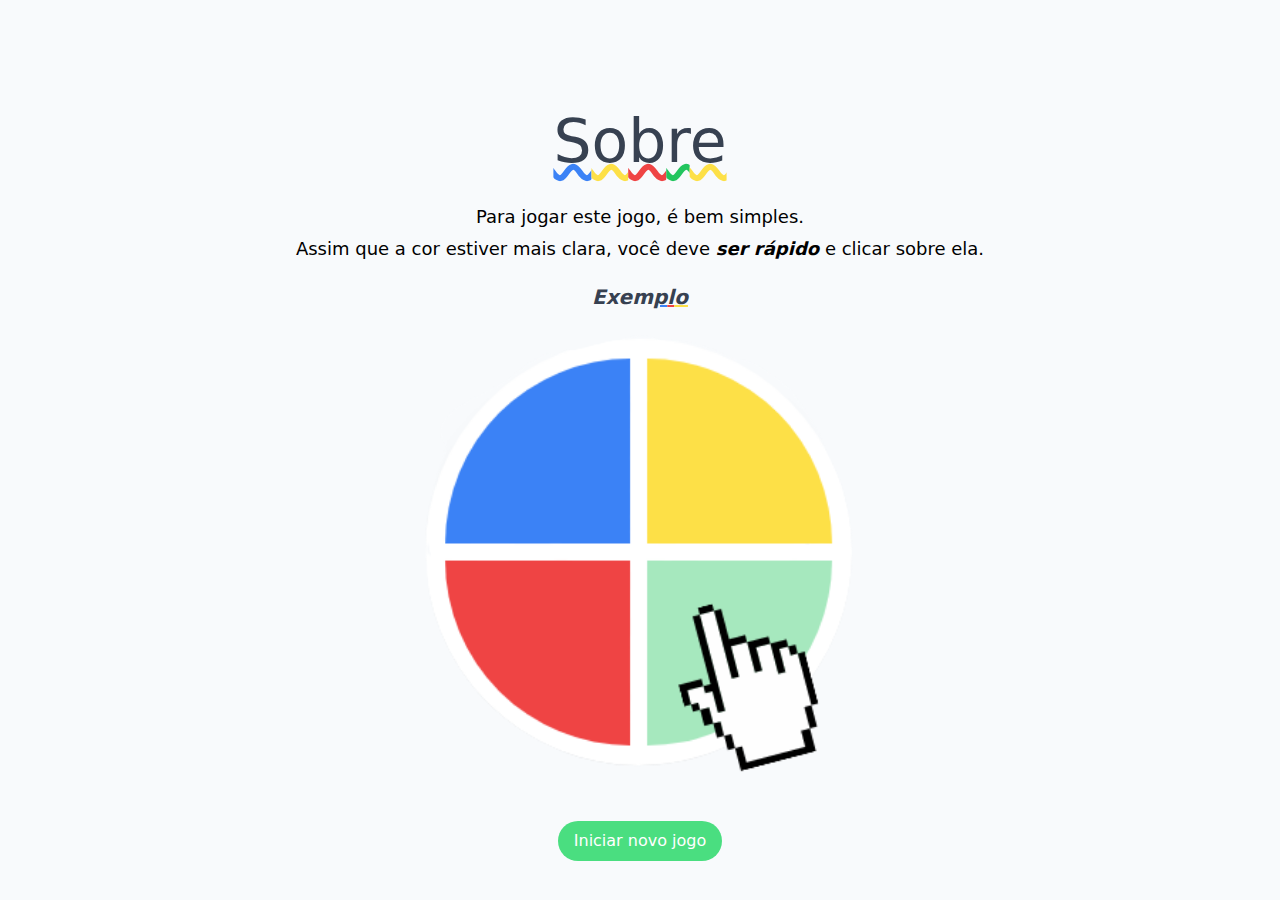
==== pages/about.html @ 35e16182 "v1" ====
<!DOCTYPE html>
<html lang="pt-br">

<head>
    <meta charset="UTF-8">
    <meta http-equiv="X-UA-Compatible" content="IE=edge">
    <meta name="viewport" content="width=device-width, initial-scale=1.0">
    <link rel="stylesheet" href="../assets/styles/style.css">
    <title>Game | Genesis</title>
</head>

<body id="about">
    <main class="main-game">
        <section class="m-10">
            <span class="area-titulo">
                <span class="wavy1">S</span><span class="wavy2">o</span><span class="wavy3">b</span><span
                    class="wavy4">r</span><span class="wavy2">e</span>
            </span>
            <p class="area-texto">
                <span class="text-center mb-2 sm:mb-1">Para jogar este jogo, é bem simples.</span>
                <span>Assim que a cor estiver mais clara, você deve <span class="italic font-bold">ser rápido</span> e
                    clicar sobre ela.</span>
            </p>
            <div class="area-exemplo">
                <h2 class="font-semibold italic text-lg sm:text-xl text-gray-700 mb-3">Exem<span
                        class="underline-half-1">p</span><span class="underline-half-2">l</span><span
                        class="underline-half-3">o</span></h2>
                <img class="w-4/6" src="../assets/imgs/exemplo.png"
                    alt="Imagem com um ponteiro sobre à área que clareou">
            </div>

        </section>
        <section class="">
            <a href="game.html">
                <button class="btn btn-green">Iniciar novo jogo</button>
            </a>
        </section>
    </main>
</body>

</html>
---- assets/styles/style.css ----
/*
! tailwindcss v3.0.22 | MIT License | https://tailwindcss.com
*/

/*
1. Prevent padding and border from affecting element width. (https://github.com/mozdevs/cssremedy/issues/4)
2. Allow adding a border to an element by just adding a border-width. (https://github.com/tailwindcss/tailwindcss/pull/116)
*/

*,
::before,
::after {
  box-sizing: border-box;
  /* 1 */
  border-width: 0;
  /* 2 */
  border-style: solid;
  /* 2 */
  border-color: #e5e7eb;
  /* 2 */
}

::before,
::after {
  --tw-content: '';
}

/*
1. Use a consistent sensible line-height in all browsers.
2. Prevent adjustments of font size after orientation changes in iOS.
3. Use a more readable tab size.
4. Use the user's configured `sans` font-family by default.
*/

html {
  line-height: 1.5;
  /* 1 */
  -webkit-text-size-adjust: 100%;
  /* 2 */
  -moz-tab-size: 4;
  /* 3 */
  -o-tab-size: 4;
     tab-size: 4;
  /* 3 */
  font-family: ui-sans-serif, system-ui, -apple-system, BlinkMacSystemFont, "Segoe UI", Roboto, "Helvetica Neue", Arial, "Noto Sans", sans-serif, "Apple Color Emoji", "Segoe UI Emoji", "Segoe UI Symbol", "Noto Color Emoji";
  /* 4 */
}

/*
1. Remove the margin in all browsers.
2. Inherit line-height from `html` so users can set them as a class directly on the `html` element.
*/

body {
  margin: 0;
  /* 1 */
  line-height: inherit;
  /* 2 */
}

/*
1. Add the correct height in Firefox.
2. Correct the inheritance of border color in Firefox. (https://bugzilla.mozilla.org/show_bug.cgi?id=190655)
3. Ensure horizontal rules are visible by default.
*/

hr {
  height: 0;
  /* 1 */
  color: inherit;
  /* 2 */
  border-top-width: 1px;
  /* 3 */
}

/*
Add the correct text decoration in Chrome, Edge, and Safari.
*/

abbr:where([title]) {
  -webkit-text-decoration: underline dotted;
          text-decoration: underline dotted;
}

/*
Remove the default font size and weight for headings.
*/

h1,
h2,
h3,
h4,
h5,
h6 {
  font-size: inherit;
  font-weight: inherit;
}

/*
Reset links to optimize for opt-in styling instead of opt-out.
*/

a {
  color: inherit;
  text-decoration: inherit;
}

/*
Add the correct font weight in Edge and Safari.
*/

b,
strong {
  font-weight: bolder;
}

/*
1. Use the user's configured `mono` font family by default.
2. Correct the odd `em` font sizing in all browsers.
*/

code,
kbd,
samp,
pre {
  font-family: ui-monospace, SFMono-Regular, Menlo, Monaco, Consolas, "Liberation Mono", "Courier New", monospace;
  /* 1 */
  font-size: 1em;
  /* 2 */
}

/*
Add the correct font size in all browsers.
*/

small {
  font-size: 80%;
}

/*
Prevent `sub` and `sup` elements from affecting the line height in all browsers.
*/

sub,
sup {
  font-size: 75%;
  line-height: 0;
  position: relative;
  vertical-align: baseline;
}

sub {
  bottom: -0.25em;
}

sup {
  top: -0.5em;
}

/*
1. Remove text indentation from table contents in Chrome and Safari. (https://bugs.chromium.org/p/chromium/issues/detail?id=999088, https://bugs.webkit.org/show_bug.cgi?id=201297)
2. Correct table border color inheritance in all Chrome and Safari. (https://bugs.chromium.org/p/chromium/issues/detail?id=935729, https://bugs.webkit.org/show_bug.cgi?id=195016)
3. Remove gaps between table borders by default.
*/

table {
  text-indent: 0;
  /* 1 */
  border-color: inherit;
  /* 2 */
  border-collapse: collapse;
  /* 3 */
}

/*
1. Change the font styles in all browsers.
2. Remove the margin in Firefox and Safari.
3. Remove default padding in all browsers.
*/

button,
input,
optgroup,
select,
textarea {
  font-family: inherit;
  /* 1 */
  font-size: 100%;
  /* 1 */
  line-height: inherit;
  /* 1 */
  color: inherit;
  /* 1 */
  margin: 0;
  /* 2 */
  padding: 0;
  /* 3 */
}

/*
Remove the inheritance of text transform in Edge and Firefox.
*/

button,
select {
  text-transform: none;
}

/*
1. Correct the inability to style clickable types in iOS and Safari.
2. Remove default button styles.
*/

button,
[type='button'],
[type='reset'],
[type='submit'] {
  -webkit-appearance: button;
  /* 1 */
  background-color: transparent;
  /* 2 */
  background-image: none;
  /* 2 */
}

/*
Use the modern Firefox focus style for all focusable elements.
*/

:-moz-focusring {
  outline: auto;
}

/*
Remove the additional `:invalid` styles in Firefox. (https://github.com/mozilla/gecko-dev/blob/2f9eacd9d3d995c937b4251a5557d95d494c9be1/layout/style/res/forms.css#L728-L737)
*/

:-moz-ui-invalid {
  box-shadow: none;
}

/*
Add the correct vertical alignment in Chrome and Firefox.
*/

progress {
  vertical-align: baseline;
}

/*
Correct the cursor style of increment and decrement buttons in Safari.
*/

::-webkit-inner-spin-button,
::-webkit-outer-spin-button {
  height: auto;
}

/*
1. Correct the odd appearance in Chrome and Safari.
2. Correct the outline style in Safari.
*/

[type='search'] {
  -webkit-appearance: textfield;
  /* 1 */
  outline-offset: -2px;
  /* 2 */
}

/*
Remove the inner padding in Chrome and Safari on macOS.
*/

::-webkit-search-decoration {
  -webkit-appearance: none;
}

/*
1. Correct the inability to style clickable types in iOS and Safari.
2. Change font properties to `inherit` in Safari.
*/

::-webkit-file-upload-button {
  -webkit-appearance: button;
  /* 1 */
  font: inherit;
  /* 2 */
}

/*
Add the correct display in Chrome and Safari.
*/

summary {
  display: list-item;
}

/*
Removes the default spacing and border for appropriate elements.
*/

blockquote,
dl,
dd,
h1,
h2,
h3,
h4,
h5,
h6,
hr,
figure,
p,
pre {
  margin: 0;
}

fieldset {
  margin: 0;
  padding: 0;
}

legend {
  padding: 0;
}

ol,
ul,
menu {
  list-style: none;
  margin: 0;
  padding: 0;
}

/*
Prevent resizing textareas horizontally by default.
*/

textarea {
  resize: vertical;
}

/*
1. Reset the default placeholder opacity in Firefox. (https://github.com/tailwindlabs/tailwindcss/issues/3300)
2. Set the default placeholder color to the user's configured gray 400 color.
*/

input::-moz-placeholder, textarea::-moz-placeholder {
  opacity: 1;
  /* 1 */
  color: #9ca3af;
  /* 2 */
}

input:-ms-input-placeholder, textarea:-ms-input-placeholder {
  opacity: 1;
  /* 1 */
  color: #9ca3af;
  /* 2 */
}

input::placeholder,
textarea::placeholder {
  opacity: 1;
  /* 1 */
  color: #9ca3af;
  /* 2 */
}

/*
Set the default cursor for buttons.
*/

button,
[role="button"] {
  cursor: pointer;
}

/*
Make sure disabled buttons don't get the pointer cursor.
*/

:disabled {
  cursor: default;
}

/*
1. Make replaced elements `display: block` by default. (https://github.com/mozdevs/cssremedy/issues/14)
2. Add `vertical-align: middle` to align replaced elements more sensibly by default. (https://github.com/jensimmons/cssremedy/issues/14#issuecomment-634934210)
   This can trigger a poorly considered lint error in some tools but is included by design.
*/

img,
svg,
video,
canvas,
audio,
iframe,
embed,
object {
  display: block;
  /* 1 */
  vertical-align: middle;
  /* 2 */
}

/*
Constrain images and videos to the parent width and preserve their intrinsic aspect ratio. (https://github.com/mozdevs/cssremedy/issues/14)
*/

img,
video {
  max-width: 100%;
  height: auto;
}

/*
Ensure the default browser behavior of the `hidden` attribute.
*/

[hidden] {
  display: none;
}

*, ::before, ::after {
  --tw-translate-x: 0;
  --tw-translate-y: 0;
  --tw-rotate: 0;
  --tw-skew-x: 0;
  --tw-skew-y: 0;
  --tw-scale-x: 1;
  --tw-scale-y: 1;
  --tw-pan-x:  ;
  --tw-pan-y:  ;
  --tw-pinch-zoom:  ;
  --tw-scroll-snap-strictness: proximity;
  --tw-ordinal:  ;
  --tw-slashed-zero:  ;
  --tw-numeric-figure:  ;
  --tw-numeric-spacing:  ;
  --tw-numeric-fraction:  ;
  --tw-ring-inset:  ;
  --tw-ring-offset-width: 0px;
  --tw-ring-offset-color: #fff;
  --tw-ring-color: rgb(59 130 246 / 0.5);
  --tw-ring-offset-shadow: 0 0 #0000;
  --tw-ring-shadow: 0 0 #0000;
  --tw-shadow: 0 0 #0000;
  --tw-shadow-colored: 0 0 #0000;
  --tw-blur:  ;
  --tw-brightness:  ;
  --tw-contrast:  ;
  --tw-grayscale:  ;
  --tw-hue-rotate:  ;
  --tw-invert:  ;
  --tw-saturate:  ;
  --tw-sepia:  ;
  --tw-drop-shadow:  ;
  --tw-backdrop-blur:  ;
  --tw-backdrop-brightness:  ;
  --tw-backdrop-contrast:  ;
  --tw-backdrop-grayscale:  ;
  --tw-backdrop-hue-rotate:  ;
  --tw-backdrop-invert:  ;
  --tw-backdrop-opacity:  ;
  --tw-backdrop-saturate:  ;
  --tw-backdrop-sepia:  ;
}

.m-10 {
  margin: 2.5rem;
}

.mb-2 {
  margin-bottom: 0.5rem;
}

.mb-3 {
  margin-bottom: 0.75rem;
}

.mb-6 {
  margin-bottom: 1.5rem;
}

.mt-3 {
  margin-top: 0.75rem;
}

.mt-4 {
  margin-top: 1rem;
}

.block {
  display: block;
}

.w-4\/6 {
  width: 66.666667%;
}

.bg-indigo-400 {
  --tw-bg-opacity: 1;
  background-color: rgb(129 140 248 / var(--tw-bg-opacity));
}

.text-center {
  text-align: center;
}

.text-lg {
  font-size: 1.125rem;
  line-height: 1.75rem;
}

.font-bold {
  font-weight: 700;
}

.font-semibold {
  font-weight: 600;
}

.italic {
  font-style: italic;
}

.text-white {
  --tw-text-opacity: 1;
  color: rgb(255 255 255 / var(--tw-text-opacity));
}

.text-gray-700 {
  --tw-text-opacity: 1;
  color: rgb(55 65 81 / var(--tw-text-opacity));
}

.main-game {
  display: flex;
  min-height: 100vh;
  width: 100vw;
  flex-direction: column;
  align-items: center;
  justify-content: center;
  --tw-bg-opacity: 1;
  background-color: rgb(248 250 252 / var(--tw-bg-opacity));
}

.header {
  position: relative;
  margin-bottom: 2.5rem;
}

@media (min-width: 640px) {
  .header {
    margin-bottom: 3rem;
  }
}

body#game h1 {
  font-size: 1.5rem;
  line-height: 2rem;
  font-weight: 700;
  --tw-text-opacity: 1;
  color: rgb(75 85 99 / var(--tw-text-opacity));
}

@media (min-width: 640px) {
  body#game h1 {
    font-size: 3.75rem;
    line-height: 1;
  }
}

body#home h1 {
  font-size: 3.75rem;
  line-height: 1;
  font-weight: 700;
  --tw-text-opacity: 1;
  color: rgb(75 85 99 / var(--tw-text-opacity));
}

@media (min-width: 640px) {
  body#home h1 {
    font-size: 6rem;
    line-height: 1;
  }
}

.subtitulo-home {
  position: absolute;
  bottom: -1rem;
  right: 0.25rem;
  font-size: 0.875rem;
  line-height: 1.25rem;
  font-style: italic;
}

@media (min-width: 640px) {
  .subtitulo-home {
    right: 0.5rem;
  }

  .subtitulo-home {
    bottom: -1.25rem;
  }

  .subtitulo-home {
    font-size: 1.25rem;
    line-height: 1.75rem;
  }
}

.area-titulo {
  margin-top: 1rem;
  margin-bottom: 1rem;
  display: block;
  text-align: center;
  font-size: 1.875rem;
  line-height: 2.25rem;
  --tw-text-opacity: 1;
  color: rgb(55 65 81 / var(--tw-text-opacity));
}

@media (min-width: 640px) {
  .area-titulo {
    margin-top: 2rem;
    margin-bottom: 2rem;
  }

  .area-titulo {
    font-size: 3.75rem;
    line-height: 1;
  }
}

.area-texto {
  display: flex;
  flex-direction: column;
  text-align: justify;
}

@media (min-width: 640px) {
  .area-texto {
    font-size: 1.125rem;
    line-height: 1.75rem;
  }
}

.area-exemplo {
  margin-top: 0.75rem;
  display: flex;
  flex-direction: column;
  align-items: center;
}

@media (min-width: 640px) {
  .area-exemplo {
    margin-top: 1.25rem;
  }
}

.underline-half-1 {
  -webkit-text-decoration: underline rgb(59 130 246);
          text-decoration: underline rgb(59 130 246);
}

.underline-half-2 {
  -webkit-text-decoration: underline rgb(239 68 68);
          text-decoration: underline rgb(239 68 68);
}

.underline-half-3 {
  -webkit-text-decoration: underline rgb(253 224 71);
          text-decoration: underline rgb(253 224 71);
}

.wavy1 {
  -webkit-text-decoration: underline wavy rgb(59 130 246);
          text-decoration: underline wavy rgb(59 130 246);
}

.wavy2 {
  -webkit-text-decoration: underline wavy rgb(253 224 71);
          text-decoration: underline wavy rgb(253 224 71);
}

.wavy3 {
  -webkit-text-decoration: underline wavy rgb(239 68 68);
          text-decoration: underline wavy rgb(239 68 68);
}

.wavy4 {
  -webkit-text-decoration: underline wavy rgb(34 197 94);
          text-decoration: underline wavy rgb(34 197 94);
}

.genius {
  display: grid;
  grid-template-columns: repeat(2, minmax(0, 1fr));
  gap: 0.75rem;
  border-radius: 9999px;
  border-width: 2px;
  --tw-border-opacity: 1;
  border-color: rgb(255 255 255 / var(--tw-border-opacity));
  --tw-bg-opacity: 1;
  background-color: rgb(255 255 255 / var(--tw-bg-opacity));
  padding: 0.75rem;
  --tw-shadow: 0 20px 25px -5px rgb(0 0 0 / 0.1), 0 8px 10px -6px rgb(0 0 0 / 0.1);
  --tw-shadow-colored: 0 20px 25px -5px var(--tw-shadow-color), 0 8px 10px -6px var(--tw-shadow-color);
  box-shadow: var(--tw-ring-offset-shadow, 0 0 #0000), var(--tw-ring-shadow, 0 0 #0000), var(--tw-shadow);
  width: 300px;
  height: 300px;
}

@media(min-width: 640px) {
  .genius {
    width: 700px;
    height: 700px;
  }
}

.blue {
  border-top-left-radius: 9999px;
  --tw-bg-opacity: 1;
  background-color: rgb(59 130 246 / var(--tw-bg-opacity));
}

.yellow {
  border-top-right-radius: 9999px;
  --tw-bg-opacity: 1;
  background-color: rgb(253 224 71 / var(--tw-bg-opacity));
}

.red {
  border-bottom-left-radius: 9999px;
  --tw-bg-opacity: 1;
  background-color: rgb(239 68 68 / var(--tw-bg-opacity));
}

.green {
  border-bottom-right-radius: 9999px;
  --tw-bg-opacity: 1;
  background-color: rgb(34 197 94 / var(--tw-bg-opacity));
}

.selected {
  opacity: 0.4;
}

.bloquearEventoMouse {
  pointer-events: none;
}

.desbloquearEventoMouse {
  pointer-events: auto;
}

.btn {
  border-radius: 9999px;
  padding-left: 1rem;
  padding-right: 1rem;
  padding-top: 0.5rem;
  padding-bottom: 0.5rem;
  outline: 2px solid transparent;
  outline-offset: 2px;
}

.btn-green {
  --tw-bg-opacity: 1;
  background-color: rgb(74 222 128 / var(--tw-bg-opacity));
  --tw-text-opacity: 1;
  color: rgb(255 255 255 / var(--tw-text-opacity));
}

.btn-green:hover {
  --tw-bg-opacity: 1;
  background-color: rgb(34 197 94 / var(--tw-bg-opacity));
}

.hover\:bg-indigo-500:hover {
  --tw-bg-opacity: 1;
  background-color: rgb(99 102 241 / var(--tw-bg-opacity));
}

@media (min-width: 640px) {
  .sm\:mb-1 {
    margin-bottom: 0.25rem;
  }

  .sm\:mb-10 {
    margin-bottom: 2.5rem;
  }

  .sm\:mt-6 {
    margin-top: 1.5rem;
  }

  .sm\:text-xl {
    font-size: 1.25rem;
    line-height: 1.75rem;
  }

  .sm\:text-lg {
    font-size: 1.125rem;
    line-height: 1.75rem;
  }
}
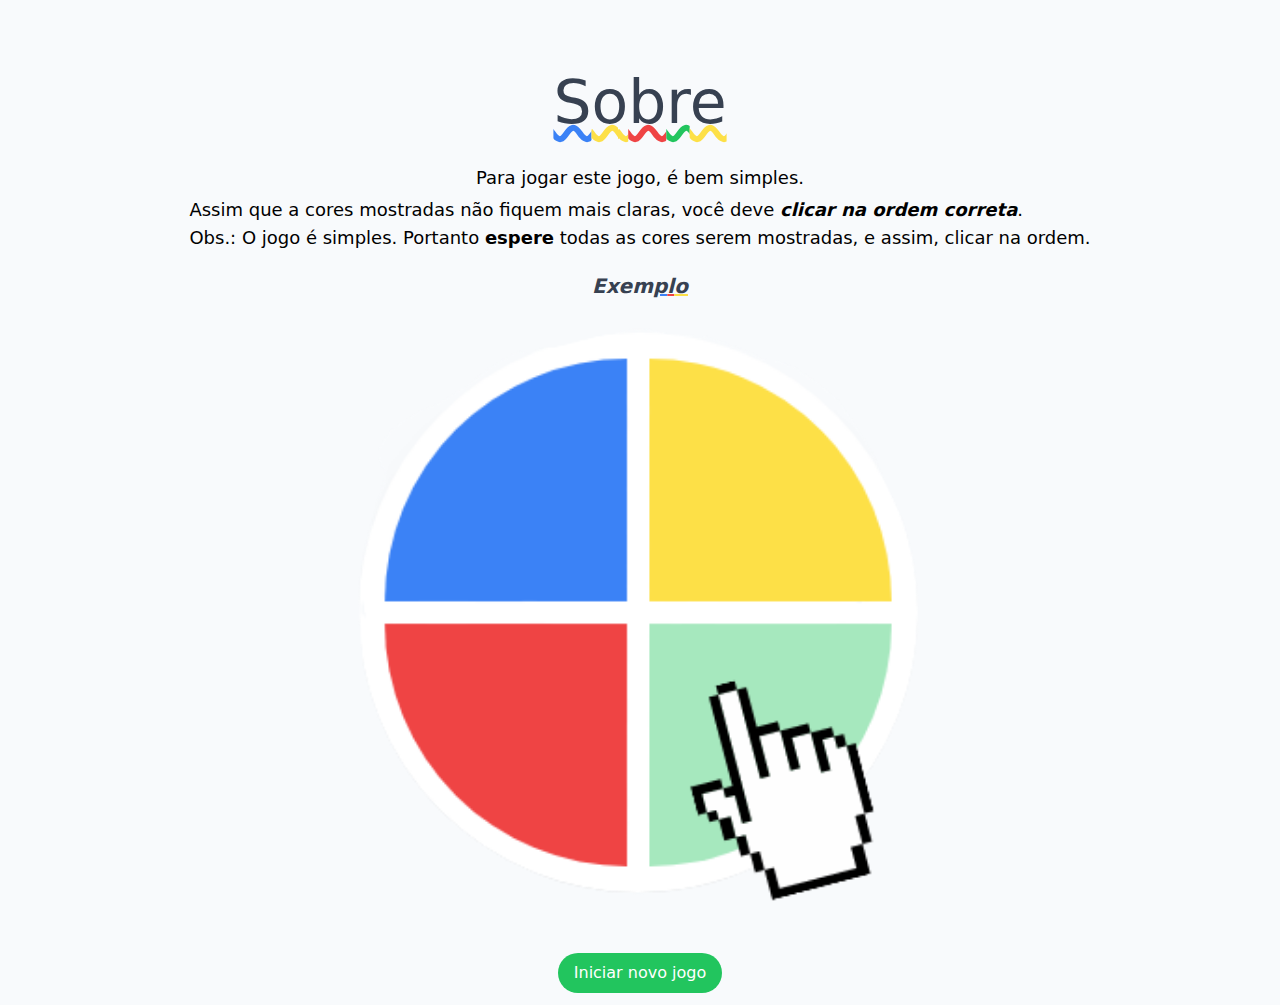
==== commit 8b535943: "v2" ====
--- a/pages/about.html
+++ b/pages/about.html
@@ -18,8 +18,9 @@
             </span>
             <p class="area-texto">
                 <span class="text-center mb-2 sm:mb-1">Para jogar este jogo, é bem simples.</span>
-                <span>Assim que a cor estiver mais clara, você deve <span class="italic font-bold">ser rápido</span> e
-                    clicar sobre ela.</span>
+                <span>Assim que a cores mostradas não fiquem mais claras, você deve <span class="italic font-bold">clicar na ordem correta</span>.<br>
+                Obs.: O jogo é simples. Portanto <span class="font-bold">espere</span> todas as cores serem mostradas, e assim, clicar na ordem.
+            </span>
             </p>
             <div class="area-exemplo">
                 <h2 class="font-semibold italic text-lg sm:text-xl text-gray-700 mb-3">Exem<span
@@ -30,7 +31,7 @@
             </div>
 
         </section>
-        <section class="">
+        <section class="mb-3">
             <a href="game.html">
                 <button class="btn btn-green">Iniciar novo jogo</button>
             </a>
--- a/assets/styles/style.css
+++ b/assets/styles/style.css
@@ -480,29 +480,12 @@
   margin-bottom: 0.75rem;
 }
 
-.mb-6 {
-  margin-bottom: 1.5rem;
-}
-
-.mt-3 {
-  margin-top: 0.75rem;
-}
-
 .mt-4 {
   margin-top: 1rem;
 }
 
-.block {
-  display: block;
-}
-
 .w-4\/6 {
   width: 66.666667%;
-}
-
-.bg-indigo-400 {
-  --tw-bg-opacity: 1;
-  background-color: rgb(129 140 248 / var(--tw-bg-opacity));
 }
 
 .text-center {
@@ -524,11 +507,6 @@
 
 .italic {
   font-style: italic;
-}
-
-.text-white {
-  --tw-text-opacity: 1;
-  color: rgb(255 255 255 / var(--tw-text-opacity));
 }
 
 .text-gray-700 {
@@ -749,39 +727,66 @@
   opacity: 0.4;
 }
 
-.bloquearEventoMouse {
-  pointer-events: none;
-}
-
-.desbloquearEventoMouse {
-  pointer-events: auto;
-}
-
 .btn {
   border-radius: 9999px;
   padding-left: 1rem;
   padding-right: 1rem;
   padding-top: 0.5rem;
   padding-bottom: 0.5rem;
+  --tw-text-opacity: 1;
+  color: rgb(255 255 255 / var(--tw-text-opacity));
   outline: 2px solid transparent;
   outline-offset: 2px;
 }
 
 .btn-green {
   --tw-bg-opacity: 1;
-  background-color: rgb(74 222 128 / var(--tw-bg-opacity));
-  --tw-text-opacity: 1;
-  color: rgb(255 255 255 / var(--tw-text-opacity));
+  background-color: rgb(34 197 94 / var(--tw-bg-opacity));
 }
 
 .btn-green:hover {
   --tw-bg-opacity: 1;
-  background-color: rgb(34 197 94 / var(--tw-bg-opacity));
-}
-
-.hover\:bg-indigo-500:hover {
+  background-color: rgb(22 163 74 / var(--tw-bg-opacity));
+}
+
+.btn-green:focus {
+  outline: 2px solid transparent;
+  outline-offset: 2px;
+  --tw-ring-offset-shadow: var(--tw-ring-inset) 0 0 0 var(--tw-ring-offset-width) var(--tw-ring-offset-color);
+  --tw-ring-shadow: var(--tw-ring-inset) 0 0 0 calc(3px + var(--tw-ring-offset-width)) var(--tw-ring-color);
+  box-shadow: var(--tw-ring-offset-shadow), var(--tw-ring-shadow), var(--tw-shadow, 0 0 #0000);
+  --tw-ring-opacity: 1;
+  --tw-ring-color: rgb(34 197 94 / var(--tw-ring-opacity));
+}
+
+.btn-green:active {
+  --tw-bg-opacity: 1;
+  background-color: rgb(21 128 61 / var(--tw-bg-opacity));
+}
+
+.btn-indigo {
   --tw-bg-opacity: 1;
   background-color: rgb(99 102 241 / var(--tw-bg-opacity));
+}
+
+.btn-indigo:hover {
+  --tw-bg-opacity: 1;
+  background-color: rgb(79 70 229 / var(--tw-bg-opacity));
+}
+
+.btn-indigo:focus {
+  outline: 2px solid transparent;
+  outline-offset: 2px;
+  --tw-ring-offset-shadow: var(--tw-ring-inset) 0 0 0 var(--tw-ring-offset-width) var(--tw-ring-offset-color);
+  --tw-ring-shadow: var(--tw-ring-inset) 0 0 0 calc(3px + var(--tw-ring-offset-width)) var(--tw-ring-color);
+  box-shadow: var(--tw-ring-offset-shadow), var(--tw-ring-shadow), var(--tw-shadow, 0 0 #0000);
+  --tw-ring-opacity: 1;
+  --tw-ring-color: rgb(129 140 248 / var(--tw-ring-opacity));
+}
+
+.btn-indigo:active {
+  --tw-bg-opacity: 1;
+  background-color: rgb(67 56 202 / var(--tw-bg-opacity));
 }
 
 @media (min-width: 640px) {
@@ -789,10 +794,6 @@
     margin-bottom: 0.25rem;
   }
 
-  .sm\:mb-10 {
-    margin-bottom: 2.5rem;
-  }
-
   .sm\:mt-6 {
     margin-top: 1.5rem;
   }
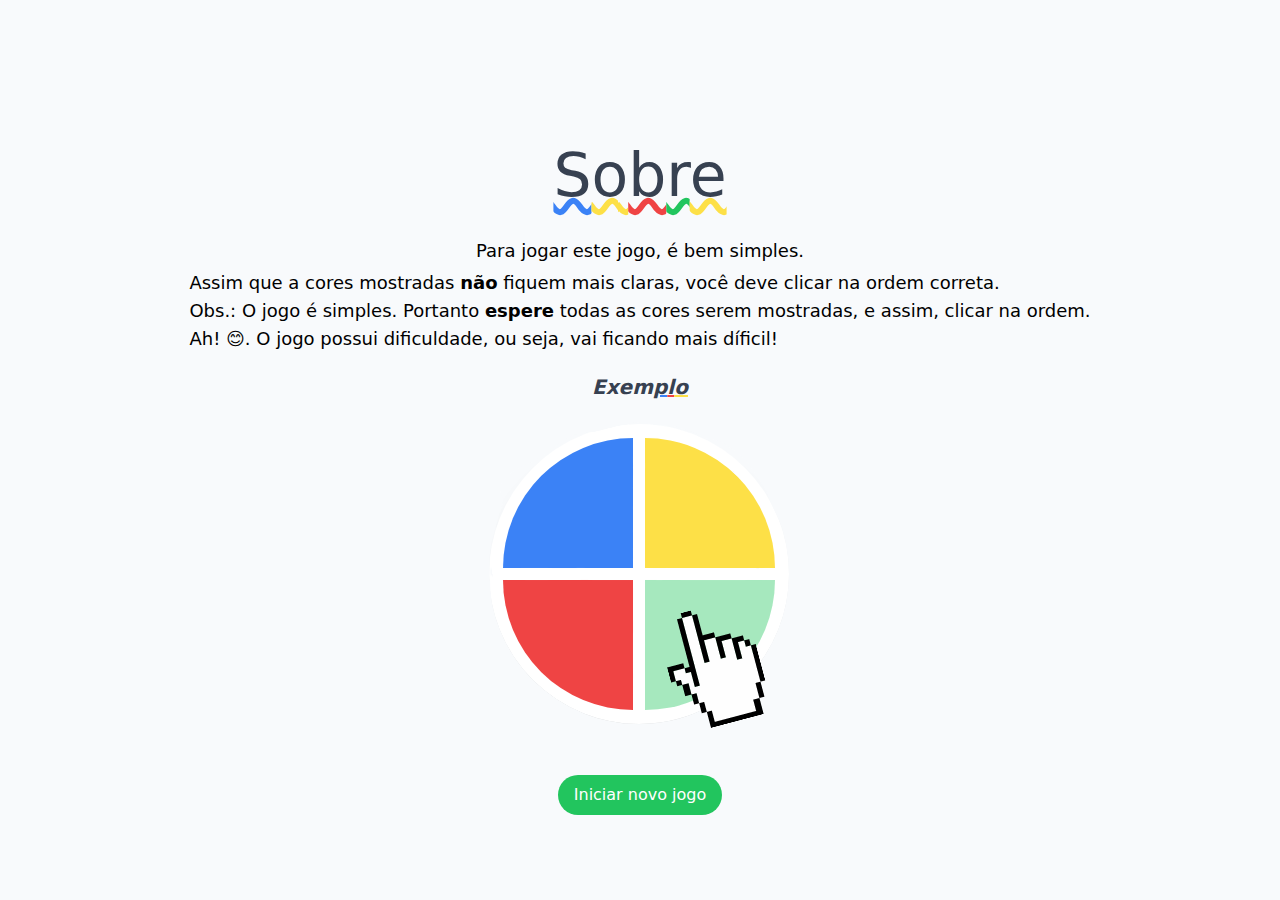
==== commit bea10316: "Update about.html" ====
--- a/pages/about.html
+++ b/pages/about.html
@@ -18,16 +18,17 @@
             </span>
             <p class="area-texto">
                 <span class="text-center mb-2 sm:mb-1">Para jogar este jogo, é bem simples.</span>
-                <span>Assim que a cores mostradas não fiquem mais claras, você deve <span class="italic font-bold">clicar na ordem correta</span>.<br>
-                Obs.: O jogo é simples. Portanto <span class="font-bold">espere</span> todas as cores serem mostradas, e assim, clicar na ordem.
-            </span>
+                <span>Assim que a cores mostradas <span class="font-bold">não</span> fiquem mais claras, você deve clicar na ordem correta.<br>
+                    Obs.: O jogo é simples. Portanto <span class="font-bold">espere</span> todas as cores serem
+                    mostradas, e assim, clicar na ordem.<br>
+                    Ah! 😊. O jogo possui dificuldade, ou seja, vai ficando mais díficil!
+                </span>
             </p>
             <div class="area-exemplo">
                 <h2 class="font-semibold italic text-lg sm:text-xl text-gray-700 mb-3">Exem<span
                         class="underline-half-1">p</span><span class="underline-half-2">l</span><span
                         class="underline-half-3">o</span></h2>
-                <img class="w-4/6" src="../assets/imgs/exemplo.png"
-                    alt="Imagem com um ponteiro sobre à área que clareou">
+                <img src="../assets/imgs/exemplo.png" alt="Imagem com um ponteiro sobre à área que clareou">
             </div>
 
         </section>
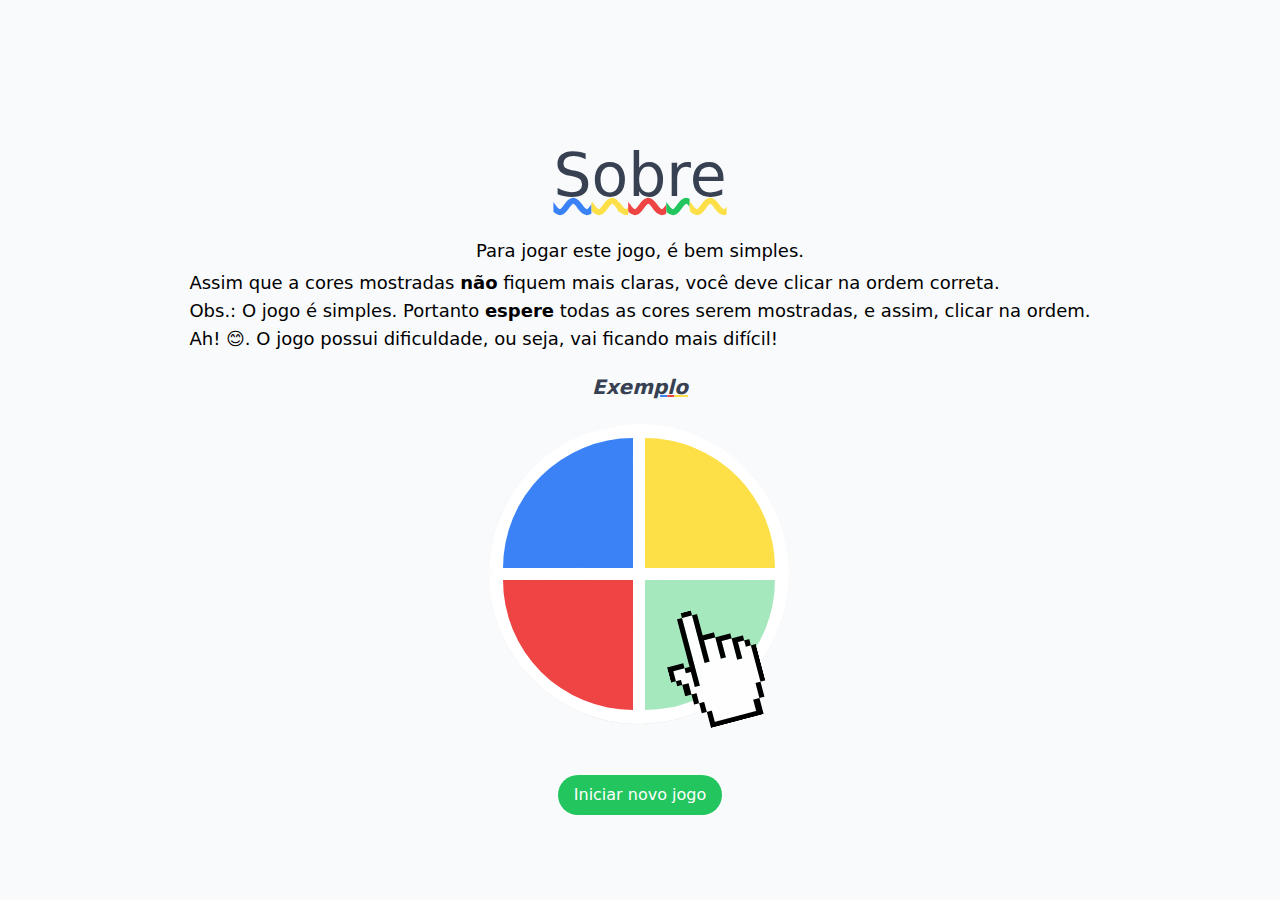
==== commit 97e797c0: "Update about.html" ====
--- a/pages/about.html
+++ b/pages/about.html
@@ -21,7 +21,7 @@
                 <span>Assim que a cores mostradas <span class="font-bold">não</span> fiquem mais claras, você deve clicar na ordem correta.<br>
                     Obs.: O jogo é simples. Portanto <span class="font-bold">espere</span> todas as cores serem
                     mostradas, e assim, clicar na ordem.<br>
-                    Ah! 😊. O jogo possui dificuldade, ou seja, vai ficando mais díficil!
+                    Ah! 😊. O jogo possui dificuldade, ou seja, vai ficando mais difícil!
                 </span>
             </p>
             <div class="area-exemplo">
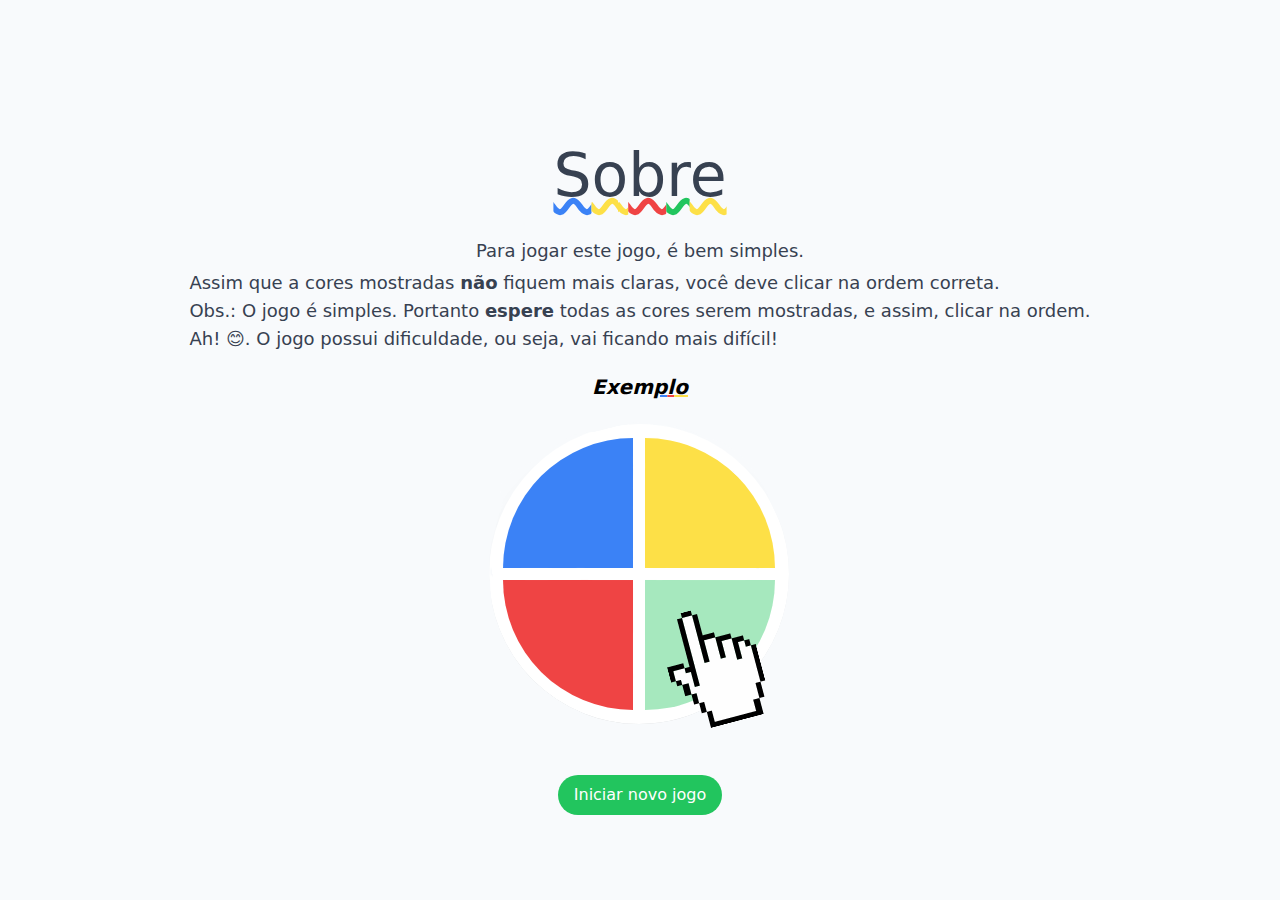
==== commit a5e43e5b: "Update about.html" ====
--- a/pages/about.html
+++ b/pages/about.html
@@ -16,7 +16,7 @@
                 <span class="wavy1">S</span><span class="wavy2">o</span><span class="wavy3">b</span><span
                     class="wavy4">r</span><span class="wavy2">e</span>
             </span>
-            <p class="area-texto">
+            <p class="area-texto text-gray-700">
                 <span class="text-center mb-2 sm:mb-1">Para jogar este jogo, é bem simples.</span>
                 <span>Assim que a cores mostradas <span class="font-bold">não</span> fiquem mais claras, você deve clicar na ordem correta.<br>
                     Obs.: O jogo é simples. Portanto <span class="font-bold">espere</span> todas as cores serem
@@ -25,7 +25,7 @@
                 </span>
             </p>
             <div class="area-exemplo">
-                <h2 class="font-semibold italic text-lg sm:text-xl text-gray-700 mb-3">Exem<span
+                <h2 class="font-semibold italic text-lg sm:text-xl mb-3">Exem<span
                         class="underline-half-1">p</span><span class="underline-half-2">l</span><span
                         class="underline-half-3">o</span></h2>
                 <img src="../assets/imgs/exemplo.png" alt="Imagem com um ponteiro sobre à área que clareou">
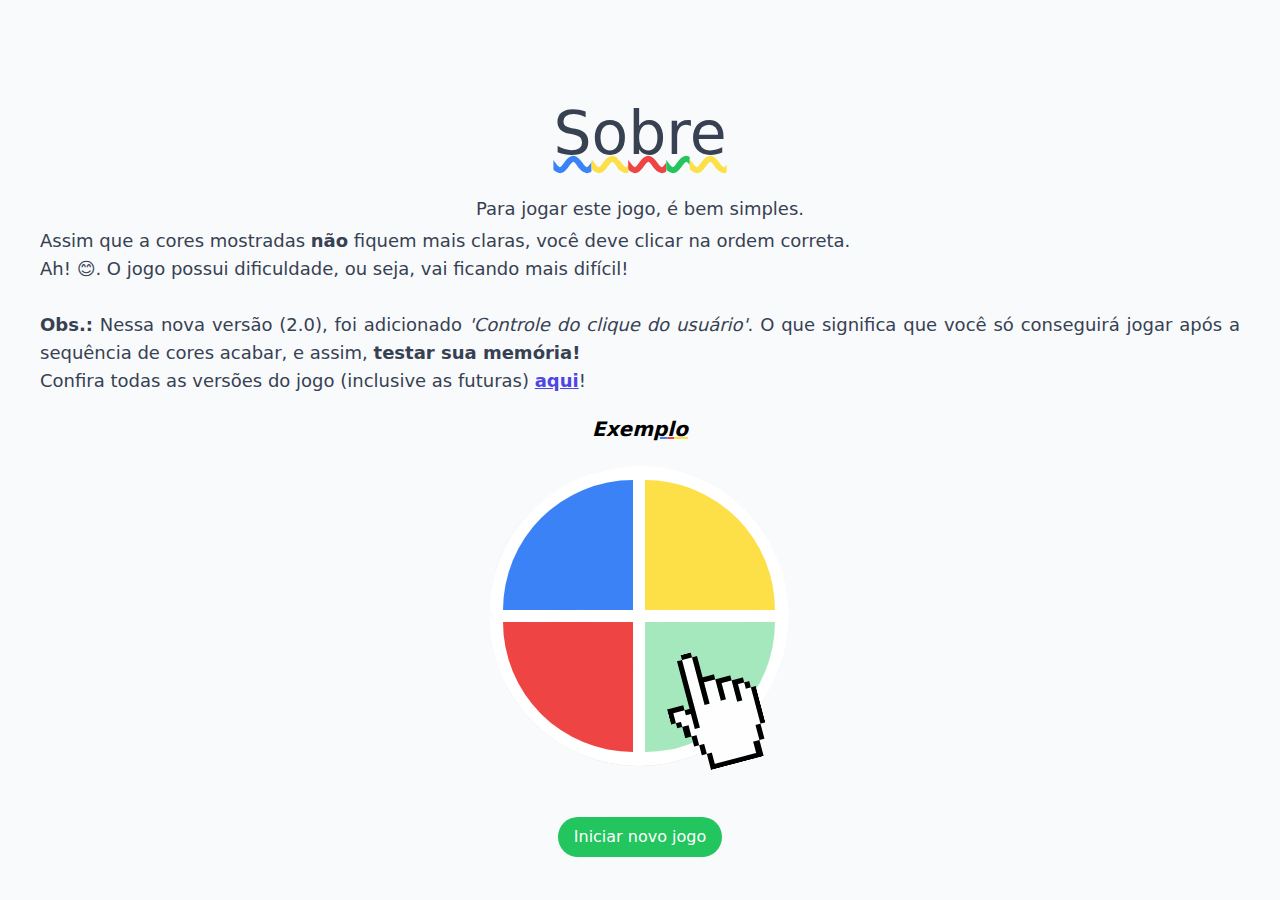
==== commit c7aae463: "v2 - Controle do clique do usuário" ====
--- a/pages/about.html
+++ b/pages/about.html
@@ -18,10 +18,13 @@
             </span>
             <p class="area-texto text-gray-700">
                 <span class="text-center mb-2 sm:mb-1">Para jogar este jogo, é bem simples.</span>
-                <span>Assim que a cores mostradas <span class="font-bold">não</span> fiquem mais claras, você deve clicar na ordem correta.<br>
-                    Obs.: O jogo é simples. Portanto <span class="font-bold">espere</span> todas as cores serem
-                    mostradas, e assim, clicar na ordem.<br>
-                    Ah! 😊. O jogo possui dificuldade, ou seja, vai ficando mais difícil!
+                <span>Assim que a cores mostradas <span class="font-semibold">não</span> fiquem mais claras, você deve
+                    clicar na ordem correta.<br>
+                    Ah! 😊. O jogo possui dificuldade, ou seja, vai ficando mais difícil!<br><br>
+                    <span class="font-bold">Obs.:</span> Nessa nova versão (2.0), foi adicionado <span
+                        class="italic">'Controle do clique do usuário'</span>. O que significa que você só
+                    conseguirá jogar após a sequência de cores acabar, e assim, <span class="font-bold">testar sua memória!</span><br>
+                    Confira todas as versões do jogo (inclusive as futuras) <a class="link" href="https://github.com/allbertuu/game-genesis#-ajustes-e-melhorias">aqui</a>!
                 </span>
             </p>
             <div class="area-exemplo">
--- a/assets/styles/style.css
+++ b/assets/styles/style.css
@@ -468,52 +468,6 @@
   --tw-backdrop-sepia:  ;
 }
 
-.m-10 {
-  margin: 2.5rem;
-}
-
-.mb-2 {
-  margin-bottom: 0.5rem;
-}
-
-.mb-3 {
-  margin-bottom: 0.75rem;
-}
-
-.mt-4 {
-  margin-top: 1rem;
-}
-
-.w-4\/6 {
-  width: 66.666667%;
-}
-
-.text-center {
-  text-align: center;
-}
-
-.text-lg {
-  font-size: 1.125rem;
-  line-height: 1.75rem;
-}
-
-.font-bold {
-  font-weight: 700;
-}
-
-.font-semibold {
-  font-weight: 600;
-}
-
-.italic {
-  font-style: italic;
-}
-
-.text-gray-700 {
-  --tw-text-opacity: 1;
-  color: rgb(55 65 81 / var(--tw-text-opacity));
-}
-
 .main-game {
   display: flex;
   min-height: 100vh;
@@ -533,60 +487,6 @@
 @media (min-width: 640px) {
   .header {
     margin-bottom: 3rem;
-  }
-}
-
-body#game h1 {
-  font-size: 1.5rem;
-  line-height: 2rem;
-  font-weight: 700;
-  --tw-text-opacity: 1;
-  color: rgb(75 85 99 / var(--tw-text-opacity));
-}
-
-@media (min-width: 640px) {
-  body#game h1 {
-    font-size: 3.75rem;
-    line-height: 1;
-  }
-}
-
-body#home h1 {
-  font-size: 3.75rem;
-  line-height: 1;
-  font-weight: 700;
-  --tw-text-opacity: 1;
-  color: rgb(75 85 99 / var(--tw-text-opacity));
-}
-
-@media (min-width: 640px) {
-  body#home h1 {
-    font-size: 6rem;
-    line-height: 1;
-  }
-}
-
-.subtitulo-home {
-  position: absolute;
-  bottom: -1rem;
-  right: 0.25rem;
-  font-size: 0.875rem;
-  line-height: 1.25rem;
-  font-style: italic;
-}
-
-@media (min-width: 640px) {
-  .subtitulo-home {
-    right: 0.5rem;
-  }
-
-  .subtitulo-home {
-    bottom: -1.25rem;
-  }
-
-  .subtitulo-home {
-    font-size: 1.25rem;
-    line-height: 1.75rem;
   }
 }
 
@@ -639,41 +539,6 @@
   }
 }
 
-.underline-half-1 {
-  -webkit-text-decoration: underline rgb(59 130 246);
-          text-decoration: underline rgb(59 130 246);
-}
-
-.underline-half-2 {
-  -webkit-text-decoration: underline rgb(239 68 68);
-          text-decoration: underline rgb(239 68 68);
-}
-
-.underline-half-3 {
-  -webkit-text-decoration: underline rgb(253 224 71);
-          text-decoration: underline rgb(253 224 71);
-}
-
-.wavy1 {
-  -webkit-text-decoration: underline wavy rgb(59 130 246);
-          text-decoration: underline wavy rgb(59 130 246);
-}
-
-.wavy2 {
-  -webkit-text-decoration: underline wavy rgb(253 224 71);
-          text-decoration: underline wavy rgb(253 224 71);
-}
-
-.wavy3 {
-  -webkit-text-decoration: underline wavy rgb(239 68 68);
-          text-decoration: underline wavy rgb(239 68 68);
-}
-
-.wavy4 {
-  -webkit-text-decoration: underline wavy rgb(34 197 94);
-          text-decoration: underline wavy rgb(34 197 94);
-}
-
 .genius {
   display: grid;
   grid-template-columns: repeat(2, minmax(0, 1fr));
@@ -699,6 +564,95 @@
   }
 }
 
+body#game h1 {
+  font-size: 1.5rem;
+  line-height: 2rem;
+  font-weight: 700;
+  --tw-text-opacity: 1;
+  color: rgb(75 85 99 / var(--tw-text-opacity));
+}
+
+@media (min-width: 640px) {
+  body#game h1 {
+    font-size: 3.75rem;
+    line-height: 1;
+  }
+}
+
+body#home h1 {
+  font-size: 3.75rem;
+  line-height: 1;
+  font-weight: 700;
+  --tw-text-opacity: 1;
+  color: rgb(75 85 99 / var(--tw-text-opacity));
+}
+
+@media (min-width: 640px) {
+  body#home h1 {
+    font-size: 6rem;
+    line-height: 1;
+  }
+}
+
+.subtitulo-home {
+  position: absolute;
+  bottom: -1rem;
+  right: 0.25rem;
+  font-size: 0.875rem;
+  line-height: 1.25rem;
+  font-style: italic;
+}
+
+@media (min-width: 640px) {
+  .subtitulo-home {
+    right: 0.5rem;
+  }
+
+  .subtitulo-home {
+    bottom: -1.25rem;
+  }
+
+  .subtitulo-home {
+    font-size: 1.25rem;
+    line-height: 1.75rem;
+  }
+}
+
+.underline-half-1 {
+  -webkit-text-decoration: underline rgb(59 130 246);
+          text-decoration: underline rgb(59 130 246);
+}
+
+.underline-half-2 {
+  -webkit-text-decoration: underline rgb(239 68 68);
+          text-decoration: underline rgb(239 68 68);
+}
+
+.underline-half-3 {
+  -webkit-text-decoration: underline rgb(253 224 71);
+          text-decoration: underline rgb(253 224 71);
+}
+
+.wavy1 {
+  -webkit-text-decoration: underline wavy rgb(59 130 246);
+          text-decoration: underline wavy rgb(59 130 246);
+}
+
+.wavy2 {
+  -webkit-text-decoration: underline wavy rgb(253 224 71);
+          text-decoration: underline wavy rgb(253 224 71);
+}
+
+.wavy3 {
+  -webkit-text-decoration: underline wavy rgb(239 68 68);
+          text-decoration: underline wavy rgb(239 68 68);
+}
+
+.wavy4 {
+  -webkit-text-decoration: underline wavy rgb(34 197 94);
+          text-decoration: underline wavy rgb(34 197 94);
+}
+
 .blue {
   border-top-left-radius: 9999px;
   --tw-bg-opacity: 1;
@@ -721,10 +675,6 @@
   border-bottom-right-radius: 9999px;
   --tw-bg-opacity: 1;
   background-color: rgb(34 197 94 / var(--tw-bg-opacity));
-}
-
-.selected {
-  opacity: 0.4;
 }
 
 .btn {
@@ -789,6 +739,63 @@
   background-color: rgb(67 56 202 / var(--tw-bg-opacity));
 }
 
+.link {
+  text-decoration: underline;
+  font-weight: 600;
+  --tw-text-opacity: 1;
+  color: rgb(79 70 229 / var(--tw-text-opacity));
+}
+
+.m-10 {
+  margin: 2.5rem;
+}
+
+.mb-2 {
+  margin-bottom: 0.5rem;
+}
+
+.mb-3 {
+  margin-bottom: 0.75rem;
+}
+
+.mt-4 {
+  margin-top: 1rem;
+}
+
+.text-center {
+  text-align: center;
+}
+
+.text-lg {
+  font-size: 1.125rem;
+  line-height: 1.75rem;
+}
+
+.font-bold {
+  font-weight: 700;
+}
+
+.font-semibold {
+  font-weight: 600;
+}
+
+.italic {
+  font-style: italic;
+}
+
+.text-gray-700 {
+  --tw-text-opacity: 1;
+  color: rgb(55 65 81 / var(--tw-text-opacity));
+}
+
+.selected {
+  opacity: 0.4;
+}
+
+.disabled {
+  pointer-events: none;
+}
+
 @media (min-width: 640px) {
   .sm\:mb-1 {
     margin-bottom: 0.25rem;
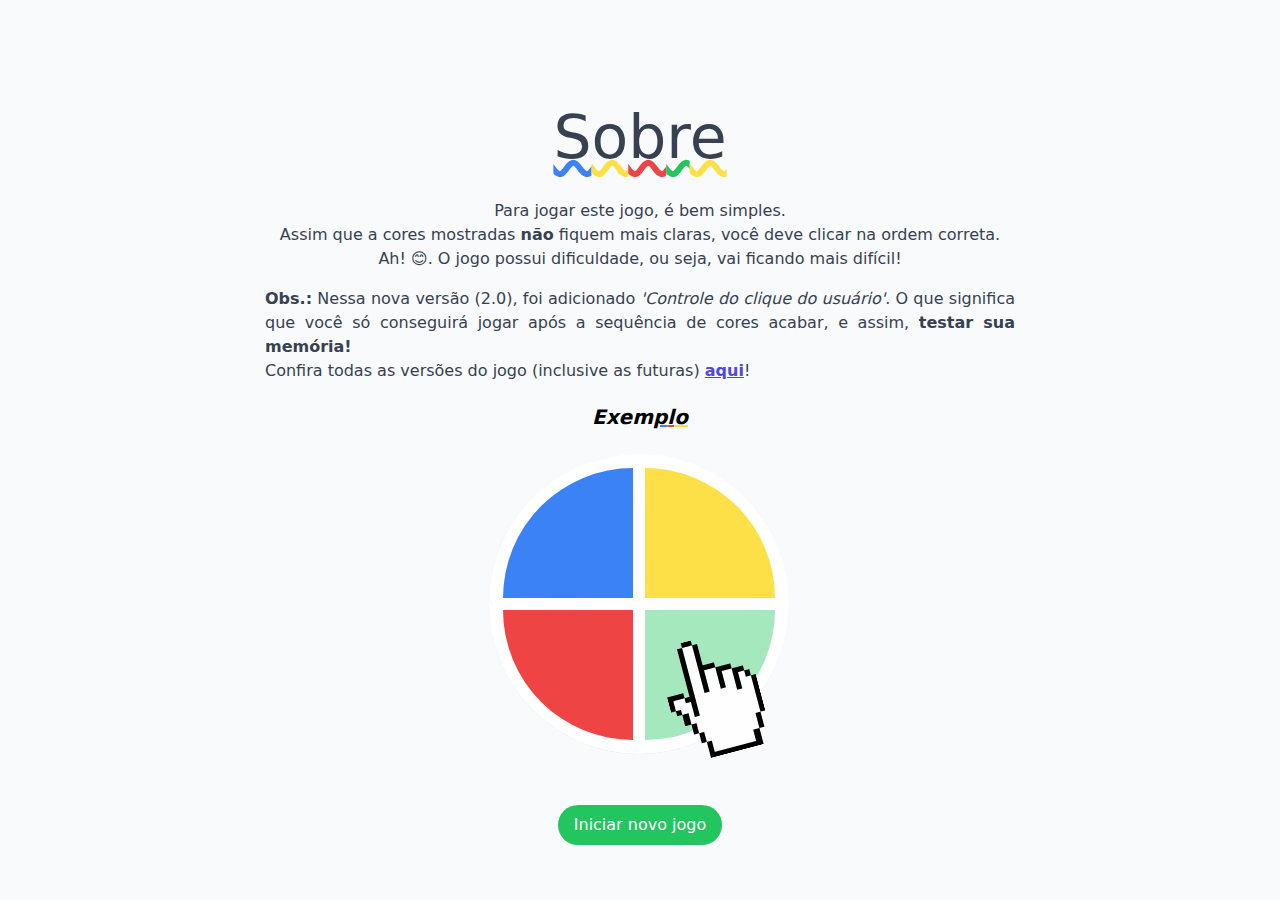
==== commit 8d71bdfd: "bug fix + att na page about" ====
--- a/pages/about.html
+++ b/pages/about.html
@@ -11,22 +11,22 @@
 
 <body id="about">
     <main class="main-game">
-        <section class="m-10">
+        <section class="m-2 sm:m-10">
             <span class="area-titulo">
                 <span class="wavy1">S</span><span class="wavy2">o</span><span class="wavy3">b</span><span
                     class="wavy4">r</span><span class="wavy2">e</span>
             </span>
-            <p class="area-texto text-gray-700">
-                <span class="text-center mb-2 sm:mb-1">Para jogar este jogo, é bem simples.</span>
-                <span>Assim que a cores mostradas <span class="font-semibold">não</span> fiquem mais claras, você deve
-                    clicar na ordem correta.<br>
-                    Ah! 😊. O jogo possui dificuldade, ou seja, vai ficando mais difícil!<br><br>
-                    <span class="font-bold">Obs.:</span> Nessa nova versão (2.0), foi adicionado <span
-                        class="italic">'Controle do clique do usuário'</span>. O que significa que você só
-                    conseguirá jogar após a sequência de cores acabar, e assim, <span class="font-bold">testar sua memória!</span><br>
+            <div class="area-texto text-gray-700">
+                <p class="text-center">
+                    Para jogar este jogo, é bem simples.<br>
+                    Assim que a cores mostradas <span class="font-semibold">não</span> fiquem mais claras, você deve clicar na ordem correta.<br>
+                    Ah! 😊. O jogo possui dificuldade, ou seja, vai ficando mais difícil!
+                </p>
+                <p class="text-justify">
+                    <span class="font-bold">Obs.:</span> Nessa nova versão (2.0), foi adicionado <span class="italic">'Controle do clique do usuário'</span>. O que significa que você só conseguirá jogar após a sequência de cores acabar, e assim, <span class="font-bold">testar sua memória!</span><br>
                     Confira todas as versões do jogo (inclusive as futuras) <a class="link" href="https://github.com/allbertuu/game-genesis#-ajustes-e-melhorias">aqui</a>!
-                </span>
-            </p>
+                </p>
+            </div>
             <div class="area-exemplo">
                 <h2 class="font-semibold italic text-lg sm:text-xl mb-3">Exem<span
                         class="underline-half-1">p</span><span class="underline-half-2">l</span><span
@@ -35,7 +35,7 @@
             </div>
 
         </section>
-        <section class="mb-3">
+        <section class="mb-5">
             <a href="game.html">
                 <button class="btn btn-green">Iniciar novo jogo</button>
             </a>
--- a/assets/styles/style.css
+++ b/assets/styles/style.css
@@ -514,16 +514,22 @@
 }
 
 .area-texto {
+  margin-left: 1rem;
+  margin-right: 1rem;
   display: flex;
   flex-direction: column;
-  text-align: justify;
+  gap: 1rem;
 }
 
 @media (min-width: 640px) {
   .area-texto {
-    font-size: 1.125rem;
-    line-height: 1.75rem;
-  }
+    margin-left: 2.5rem;
+    margin-right: 2.5rem;
+  }
+}
+
+.area-texto {
+  max-width: 750px;
 }
 
 .area-exemplo {
@@ -746,24 +752,28 @@
   color: rgb(79 70 229 / var(--tw-text-opacity));
 }
 
-.m-10 {
-  margin: 2.5rem;
-}
-
-.mb-2 {
-  margin-bottom: 0.5rem;
+.m-2 {
+  margin: 0.5rem;
 }
 
 .mb-3 {
   margin-bottom: 0.75rem;
 }
 
+.mb-5 {
+  margin-bottom: 1.25rem;
+}
+
 .mt-4 {
   margin-top: 1rem;
 }
 
 .text-center {
   text-align: center;
+}
+
+.text-justify {
+  text-align: justify;
 }
 
 .text-lg {
@@ -771,12 +781,12 @@
   line-height: 1.75rem;
 }
 
+.font-semibold {
+  font-weight: 600;
+}
+
 .font-bold {
   font-weight: 700;
-}
-
-.font-semibold {
-  font-weight: 600;
 }
 
 .italic {
@@ -797,8 +807,8 @@
 }
 
 @media (min-width: 640px) {
-  .sm\:mb-1 {
-    margin-bottom: 0.25rem;
+  .sm\:m-10 {
+    margin: 2.5rem;
   }
 
   .sm\:mt-6 {
